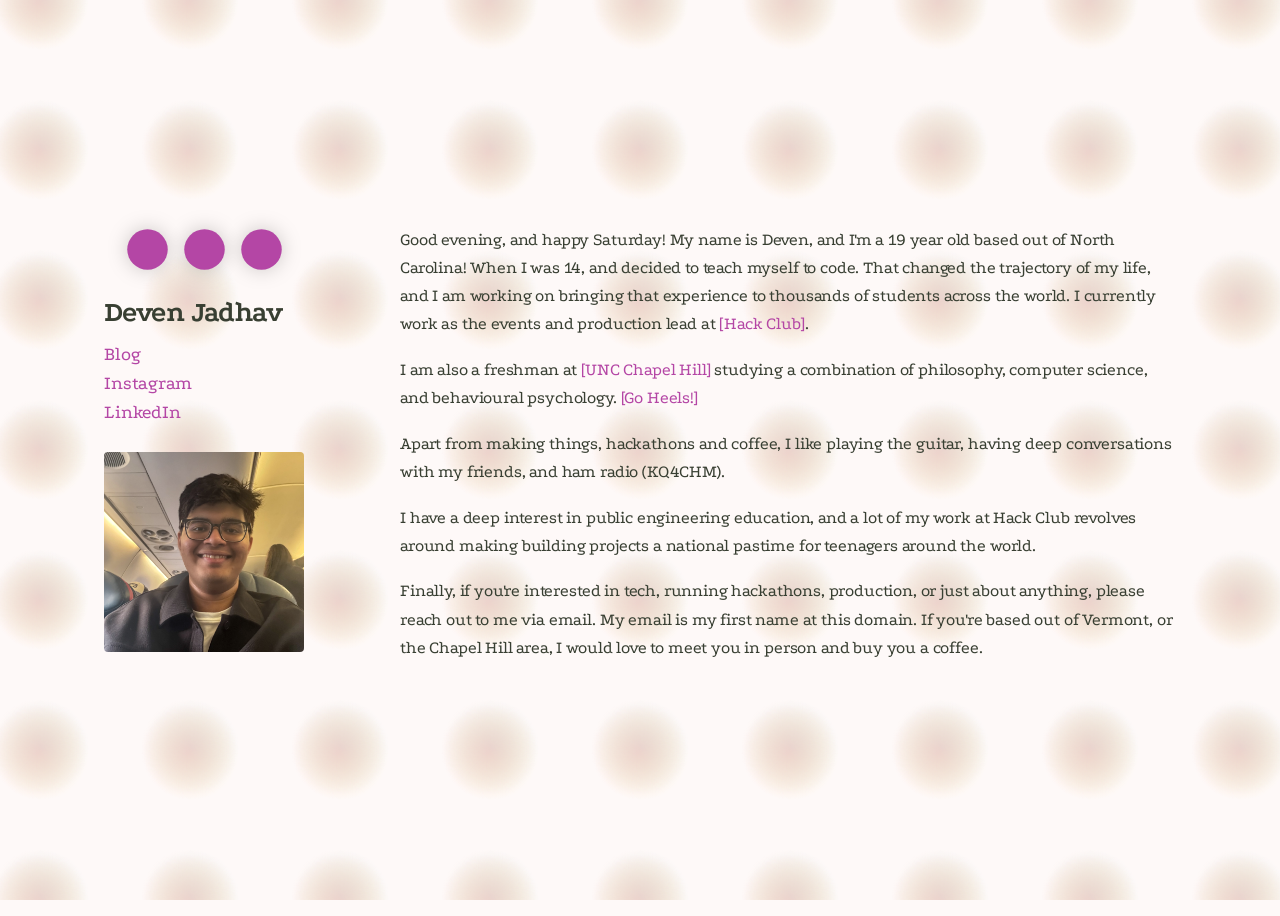
==== index.html @ 3ae77447 "Fix mobile layout: align spheres horizontally and improve centering" ====
<!DOCTYPE html>
<html lang="en">
  <head>
    <meta charset="UTF-8" />
    <meta http-equiv="X-UA-Compatible" content="IE=edge" />
    <meta name="viewport" content="width=device-width, initial-scale=1.0" />
    <link rel="stylesheet" href="style.css" />
    <link
      rel="stylesheet"
      href="https://fonts.googleapis.com/css2?family=Space+Grotesk:wght@300;400&family=Syne:wght@400;600&family=DM+Sans:opsz,wght@9..40,300;9..40,400&display=swap"
    />
    <link
      rel="stylesheet"
      href="https://fonts.googleapis.com/css2?family=Podkova:wght@400;500;600;700&display=swap"
    />

    <title>Deven Jadhav</title>
  </head>

  <body>
    <div class="container">
      <div class="column heading">
        <div class="sphere-container">
          <img
            src="/symbol.svg"
            alt="Deven Jadhav Symbol"
            class="sphere sphere-1"
          />
          <img
            src="/symbol.svg"
            alt="Deven Jadhav Symbol"
            class="sphere sphere-2"
          />
          <img
            src="/symbol.svg"
            alt="Deven Jadhav Symbol"
            class="sphere sphere-3"
          />
        </div>

        <div>
          <h1>Deven Jadhav</h1>
          <h1><a href="blogs.html">Blog</a></h1>
          <h1><a href="https://www.instagram.com/devenjadhav9/">Instagram</a></h1>
          <h1><a href="https://www.linkedin.com/in/jadhavdeven/">LinkedIn</a></h1>
        </div>

        <div class="profile-image">
          <img src="profile.jpg" alt="Deven Jadhav" />
        </div>
      </div>

      <div class="column content">
        <p>
          <script>
            const currentHour = new Date().getHours();
            const currentDay = new Date().getDay();
            const days = ['Sunday', 'Monday', 'Tuesday', 'Wednesday', 'Thursday', 'Friday', 'Saturday'];
            let timeGreeting;
            
            if (currentHour < 12) {
              timeGreeting = "Good morning";
            } else if (currentHour < 17) {
              timeGreeting = "Good afternoon";
            } else {
              timeGreeting = "Good evening";
            }
            
            document.write(`${timeGreeting}, and happy ${days[currentDay]}!`);
          </script>
          
          My name is Deven, and I'm a 19 year old based out of North Carolina! When I was 14, and decided to teach myself to code. That changed the trajectory of my life, and I am working on bringing that experience to thousands of students across the world. I currently work as the events and production lead at <a href="https://hackclub.com">[Hack Club]</a>.
        </p>

        I am also a freshman at
        <a href="https://unc.edu">[UNC Chapel Hill]</a> studying a combination
        of philosophy, computer science, and behavioural psychology. <span id="goheels" class="theme-trigger">[Go Heels!]</span>

        <p>
          Apart from making things, hackathons and coffee, I like playing the guitar,
          having deep conversations with my friends, and ham radio (KQ4CHM).
        </p>

        <p>
          I have a deep interest in public engineering education, and a lot of my work at Hack Club revolves around making building projects a national pastime for teenagers around the world.
        </p>

        <p>
          Finally, if you're interested in tech, running hackathons, production,
          or just about anything, please reach out to me via email.
          My email is my first name at this domain. If you're based out of
          Vermont, or the Chapel Hill area, I would love to meet you in person
          and buy you a coffee.
        </p>
      </div>
    </div>
    <script src="app.js"></script>
  </body>
</html>
---- style.css ----
/* Add theme variables at the top */
:root {
  --primary-color: #B446A5;
  --background-color: #fef9f8;
  --text-color: #383f32;
  --link-hover-bg: #B446A5;
  --link-hover-color: white;
  --gradient-color-1: rgba(255, 182, 193, 0.4);  /* Light pink */
  --gradient-color-2: rgba(173, 216, 230, 0.4);  /* Light blue */
  --gradient-color-3: rgba(255, 218, 185, 0.4);  /* Light orange */
  --gradient-color-4: rgba(255, 255, 153, 0.4);  /* Light yellow */
  
  /* Font options - uncomment one to switch */
  --main-font: 'Podkova', serif;
}

/* Carolina Blue theme */
[data-theme="carolina"] {
  --primary-color: #4B9CD3;
  --background-color: #fff;
  --text-color: #13294B;
  --link-hover-bg: #4B9CD3;
  --link-hover-color: white;
  --gradient-color-1: rgba(75, 156, 211, 0.15);
  --gradient-color-2: rgba(19, 41, 75, 0.15);
  --gradient-color-3: rgba(75, 156, 211, 0.1);
}

.container {
  display: flex;
  justify-content: flex-start;
  min-height: 100vh;
  max-width: 1200px;
  margin: 0 auto;
  padding: 0 2rem;
}

.column {
  flex: 0 1 auto;
}

.heading {
  padding-left: 4rem;
  padding-top: 195px;
  width: 200px;
}

.heading > div {
  margin-top: 1.5rem;
}

.heading img {
  margin-bottom: 0.5rem;
  margin-top: 5px;
}

.heading h1:first-of-type {
  font-weight: 700;
  letter-spacing: -0.02em;
  margin-bottom: 1rem;
  font-size: 1.8rem;
}

.heading h1 {
  margin: 0.5rem 0;
  font-size: 1.2rem;
  font-weight: 400;
}

#devTitle {
  display: inline-block; /* Ensures padding works properly */
}

.devTitle {
  padding-top: 0px; /* Moves  just the text inside the heading */
  display: inline-block; /* Ensures padding works properly */
}

.content {
  flex: 1;
  padding-right: 4rem;
  padding-left: 6rem;
  padding-top: 200px;
  font-size: 1.1rem;
  text-align: left;
  line-height: 1.6;
  max-width: 800px;
  font-weight: 300;
}

@media (max-width: 1024px) {
  .content {
    padding-right: 2rem;
    padding-left: 4rem;
  }
  .heading {
    padding-left: 2rem;
  }
}

@media (max-width: 768px) {
  .container {
    flex-direction: column;
    padding: 0 1rem;
    align-items: center;
  }

  .heading {
    padding: 2rem 1rem;
    width: 100%;
    max-width: 500px;
    display: flex;
    flex-direction: column;
    align-items: center;
    text-align: center;
  }

  .sphere-container {
    display: flex;
    flex-direction: row !important;
    justify-content: center;
    gap: 12px;
    margin-bottom: 2rem;
  }

  .heading img.sphere {
    margin: 0;
    width: 45px;
    display: inline-block;
  }

  .heading > div {
    width: 100%;
    display: flex;
    flex-direction: column;
    align-items: center;
  }

  .heading h1 {
    margin: 0.3rem 0;
    font-size: 1.1rem;
    text-align: center;
    width: 100%;
  }

  .content {
    padding: 1rem;
    font-size: 1rem;
    line-height: 1.5;
    max-width: 500px;
    text-align: left;
  }

  .profile-image {
    width: 100%;
    display: flex;
    justify-content: center;
  }

  .profile-image img {
    margin: 0 auto;
  }
}

body {
  font-family: var(--main-font);
  background-color: var(--background-color);
  color: var(--text-color);
  letter-spacing: -0.01em;
  position: relative;
  overflow-x: hidden;
  min-height: 100vh;
  transition: all 0.3s ease;
  font-weight: 300;
}

body::before {
  content: "";
  position: fixed;
  top: 0;
  left: 0;
  width: 100%;
  height: 100%;
  background-color: var(--background-color);
  background-image: 
    radial-gradient(circle at 50% 50%, var(--gradient-color-1) 0%, transparent 45%),
    radial-gradient(circle at 50% 50%, var(--gradient-color-2) 0%, transparent 45%),
    radial-gradient(circle at 50% 50%, var(--gradient-color-3) 0%, transparent 45%),
    radial-gradient(circle at 50% 50%, var(--gradient-color-4) 0%, transparent 45%);
  background-size: 150px 150px, 150px 150px, 150px 150px, 150px 150px;
  background-position: 
    calc(50% + (var(--mouse-x, 0) - 50) * 0.4%) calc(50% + (var(--mouse-y, 0) - 50) * -0.3%),
    calc(50% + (var(--mouse-x, 0) - 50) * -0.5%) calc(50% + (var(--mouse-y, 0) - 50) * 0.4%),
    calc(50% + (var(--mouse-x, 0) - 50) * 0.3%) calc(50% + (var(--mouse-y, 0) - 50) * 0.5%),
    calc(50% + (var(--mouse-x, 0) - 50) * -0.4%) calc(50% + (var(--mouse-y, 0) - 50) * -0.4%);
  opacity: 1;
  z-index: -1;
  transition: all 0.3s ease;
}

@keyframes gradientShift {
  0% {
    transform: scale(1);
  }
  50% {
    transform: scale(1.1);
  }
  100% {
    transform: scale(1);
  }
}

::selection {
  color: #383f32;
  background: #fbc5c5;
}

@font-face {
  font-family: "apple_garamondregular";
  src: url("/font/applegaramond-webfont.woff2") format("woff2"),
    url("/font/applegaramond-webfont.woff") format("woff");
  font-weight: normal;
  font-style: normal;
}

a {
  color: var(--primary-color);
  text-decoration: none;
  padding: 0 0.15rem;
  margin: 0 -0.15rem;
  transition: all 0.3s ease;
  background-color: transparent;
}

a:hover {
  color: var(--link-hover-color);
  background-color: var(--link-hover-bg);
}

.theme-trigger {
  cursor: pointer;
  color: var(--primary-color);
  padding: 0 0.15rem;
  margin: 0 -0.15rem;
  transition: all 0.3s ease;
  background-color: transparent;
}

.theme-trigger:hover {
  color: var(--link-hover-color);
  background-color: var(--link-hover-bg);
}

.sphere {
  width: 45px;
  margin-right: 8px;
  transition: all 0.5s ease;
  filter: drop-shadow(0 0 10px rgba(0, 0, 0, 0.2));
}

.sphere-1 {
  animation: colorChange1 12s infinite;
}

.sphere-2 {
  animation: colorChange2 15s infinite;
  animation-delay: 3s;
}

.sphere-3 {
  animation: colorChange3 18s infinite;
  animation-delay: 6s;
  margin-right: 0;
}

@keyframes colorChange1 {
  0% { filter: hue-rotate(0deg) brightness(1.2); }
  25% { filter: hue-rotate(90deg) brightness(1.3); }
  50% { filter: hue-rotate(180deg) brightness(1.2); }
  75% { filter: hue-rotate(270deg) brightness(1.3); }
  100% { filter: hue-rotate(360deg) brightness(1.2); }
}

@keyframes colorChange2 {
  0% { filter: hue-rotate(120deg) brightness(1.3); }
  33% { filter: hue-rotate(240deg) brightness(1.2); }
  66% { filter: hue-rotate(360deg) brightness(1.3); }
  100% { filter: hue-rotate(480deg) brightness(1.2); }
}

@keyframes colorChange3 {
  0% { filter: hue-rotate(240deg) brightness(1.2); }
  20% { filter: hue-rotate(300deg) brightness(1.3); }
  40% { filter: hue-rotate(360deg) brightness(1.2); }
  60% { filter: hue-rotate(420deg) brightness(1.3); }
  80% { filter: hue-rotate(480deg) brightness(1.2); }
  100% { filter: hue-rotate(540deg) brightness(1.3); }
}

.profile-image {
  margin-top: 4rem;
  width: 100%;
}

.profile-image img {
  width: 100%;
  max-width: 200px;
  height: 200px;
  object-fit: cover;
  object-position: center;
  border-radius: 4px;
  filter: grayscale(0.2) contrast(1.1);
}

.sphere-container {
  display: flex;
  flex-direction: row !important;
  justify-content: center;
  align-items: center;
  gap: 12px;
  margin-bottom: 1.5rem;
  width: 100%;
}

.heading img.sphere {
  margin: 0;
  width: 45px;
  display: inline-block;
}
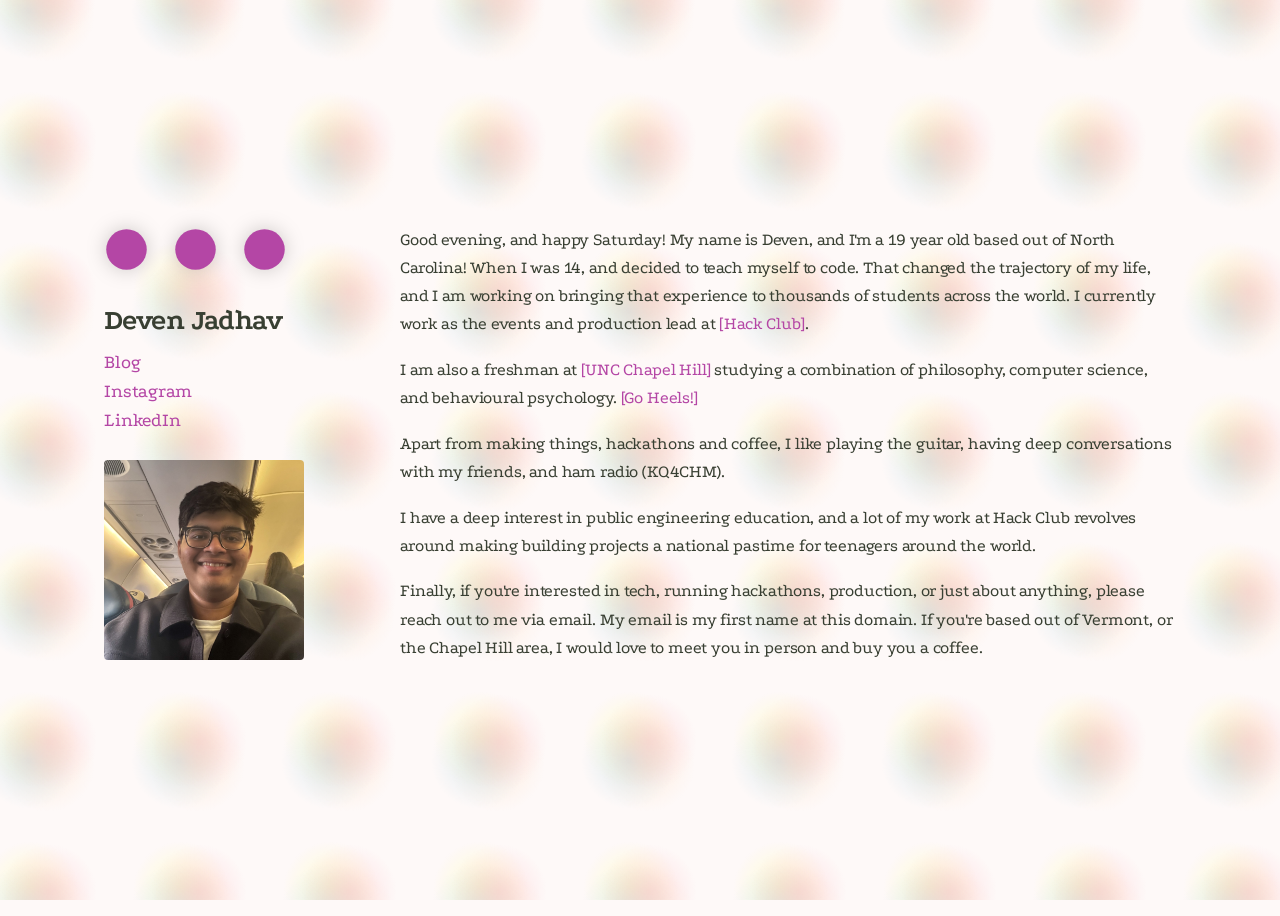
==== commit 8c149ccb: "Add favicon to all HTML pages" ====
--- a/index.html
+++ b/index.html
@@ -4,6 +4,7 @@
     <meta charset="UTF-8" />
     <meta http-equiv="X-UA-Compatible" content="IE=edge" />
     <meta name="viewport" content="width=device-width, initial-scale=1.0" />
+    <link rel="icon" type="image/svg+xml" href="/symbol.svg">
     <link rel="stylesheet" href="style.css" />
     <link
       rel="stylesheet"
--- a/style.css
+++ b/style.css
@@ -116,17 +116,19 @@
   }
 
   .sphere-container {
-    display: flex;
+    width: 100%;
+    display: flex !important;
     flex-direction: row !important;
-    justify-content: center;
-    gap: 12px;
-    margin-bottom: 2rem;
-  }
-
-  .heading img.sphere {
-    margin: 0;
-    width: 45px;
-    display: inline-block;
+    flex-wrap: nowrap !important;
+    justify-content: center !important;
+    align-items: center !important;
+    gap: 12px !important;
+  }
+
+  .sphere {
+    display: inline-block !important;
+    width: 45px !important;
+    margin: 0 !important;
   }
 
   .heading > div {
@@ -251,9 +253,19 @@
   background-color: var(--link-hover-bg);
 }
 
+.sphere-container {
+  display: flex;
+  flex-direction: row;
+  flex-wrap: nowrap;
+  justify-content: flex-start;
+  align-items: center;
+  gap: 24px;
+  margin-bottom: 2rem;
+}
+
 .sphere {
+  display: inline-block;
   width: 45px;
-  margin-right: 8px;
   transition: all 0.5s ease;
   filter: drop-shadow(0 0 10px rgba(0, 0, 0, 0.2));
 }
@@ -312,16 +324,6 @@
   filter: grayscale(0.2) contrast(1.1);
 }
 
-.sphere-container {
-  display: flex;
-  flex-direction: row !important;
-  justify-content: center;
-  align-items: center;
-  gap: 12px;
-  margin-bottom: 1.5rem;
-  width: 100%;
-}
-
 .heading img.sphere {
   margin: 0;
   width: 45px;
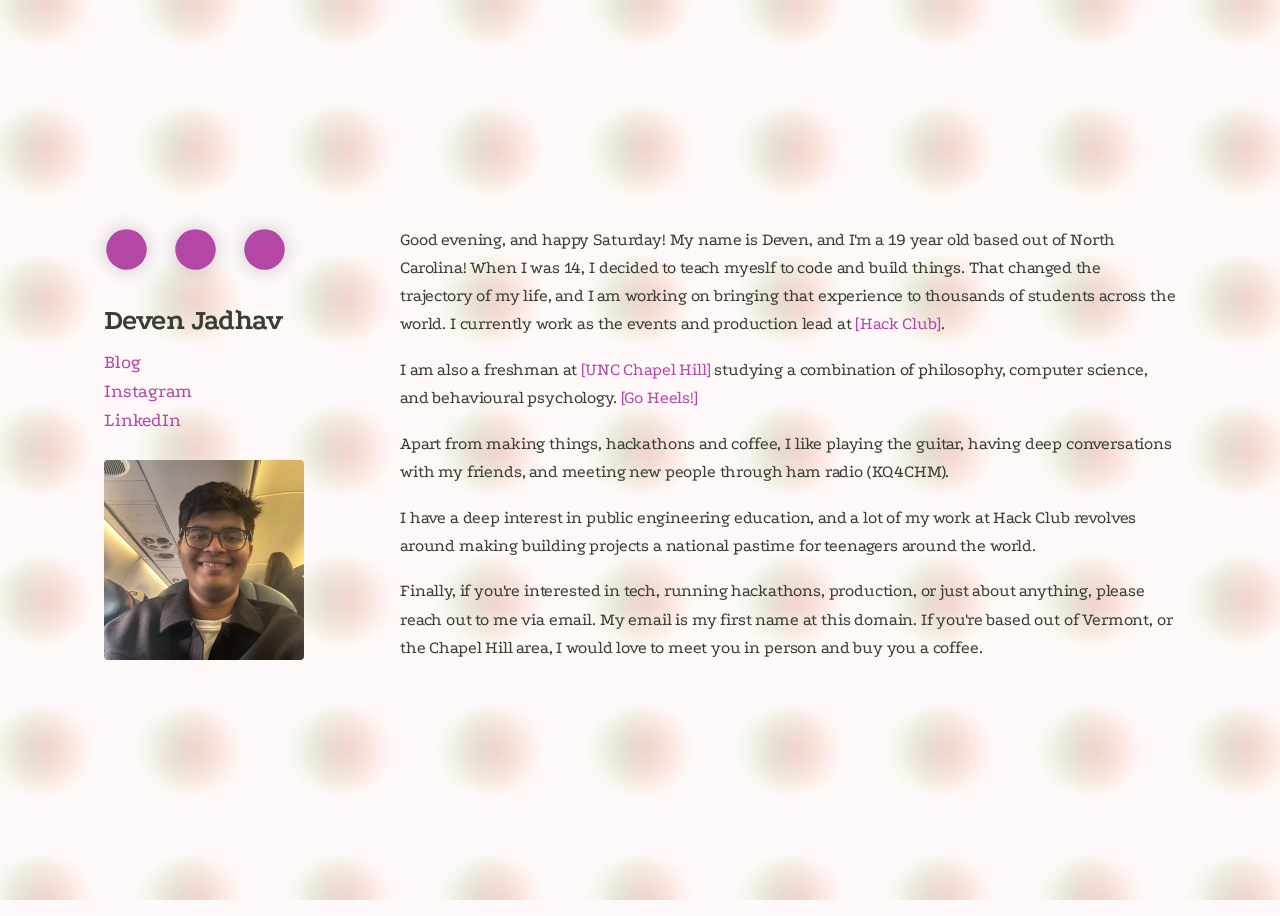
==== commit 151ce124: "Fixed typos" ====
--- a/index.html
+++ b/index.html
@@ -70,7 +70,7 @@
             document.write(`${timeGreeting}, and happy ${days[currentDay]}!`);
           </script>
           
-          My name is Deven, and I'm a 19 year old based out of North Carolina! When I was 14, and decided to teach myself to code. That changed the trajectory of my life, and I am working on bringing that experience to thousands of students across the world. I currently work as the events and production lead at <a href="https://hackclub.com">[Hack Club]</a>.
+          My name is Deven, and I'm a 19 year old based out of North Carolina! When I was 14, I decided to teach myeslf to code and build things. That changed the trajectory of my life, and I am working on bringing that experience to thousands of students across the world. I currently work as the events and production lead at <a href="https://hackclub.com">[Hack Club]</a>.
         </p>
 
         I am also a freshman at
@@ -79,7 +79,7 @@
 
         <p>
           Apart from making things, hackathons and coffee, I like playing the guitar,
-          having deep conversations with my friends, and ham radio (KQ4CHM).
+          having deep conversations with my friends, and meeting new people through ham radio (KQ4CHM).
         </p>
 
         <p>
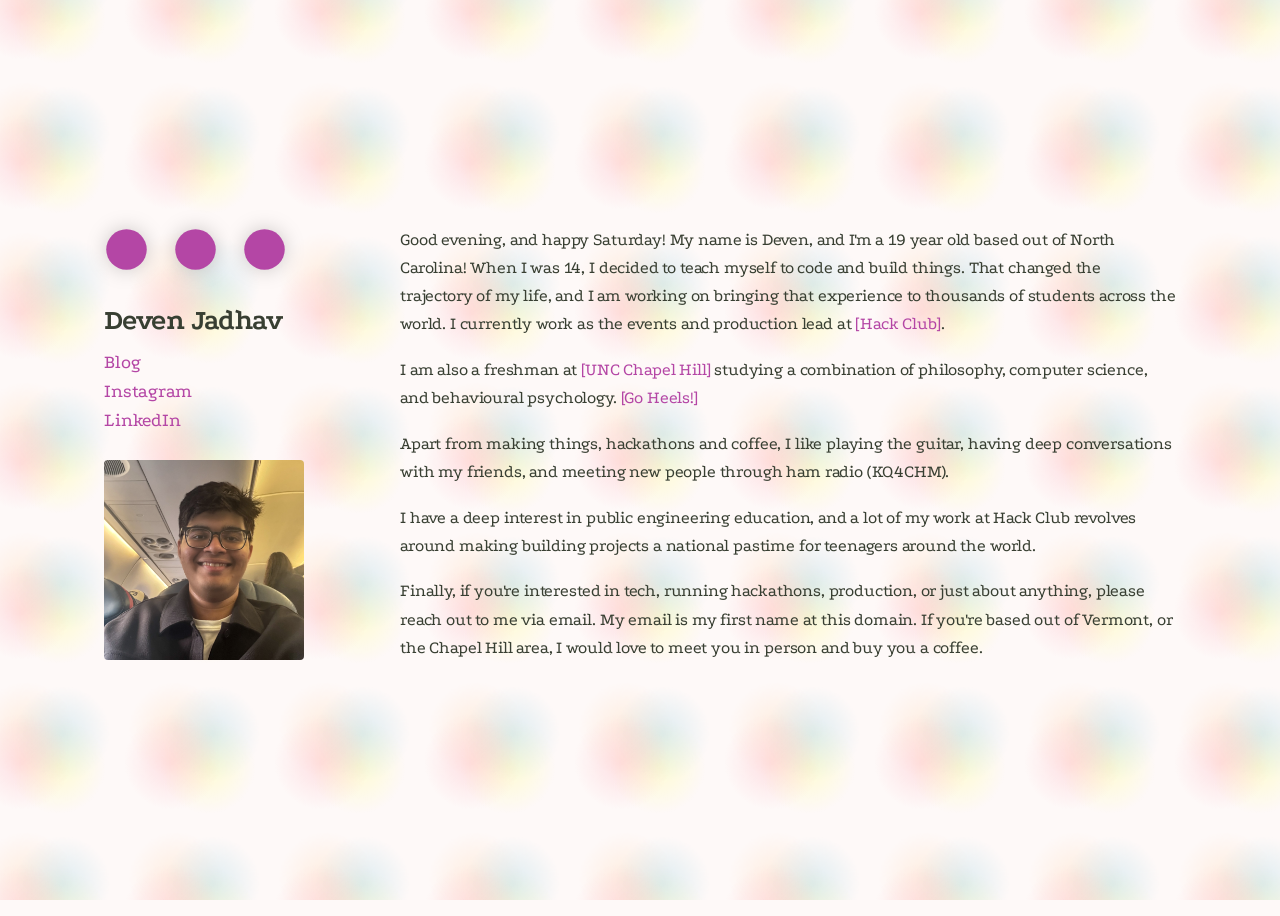
==== commit 4dcb0bc4: "Fixed some more typos" ====
--- a/index.html
+++ b/index.html
@@ -70,7 +70,7 @@
             document.write(`${timeGreeting}, and happy ${days[currentDay]}!`);
           </script>
           
-          My name is Deven, and I'm a 19 year old based out of North Carolina! When I was 14, I decided to teach myeslf to code and build things. That changed the trajectory of my life, and I am working on bringing that experience to thousands of students across the world. I currently work as the events and production lead at <a href="https://hackclub.com">[Hack Club]</a>.
+          My name is Deven, and I'm a 19 year old based out of North Carolina! When I was 14, I decided to teach myself to code and build things. That changed the trajectory of my life, and I am working on bringing that experience to thousands of students across the world. I currently work as the events and production lead at <a href="https://hackclub.com">[Hack Club]</a>.
         </p>
 
         I am also a freshman at
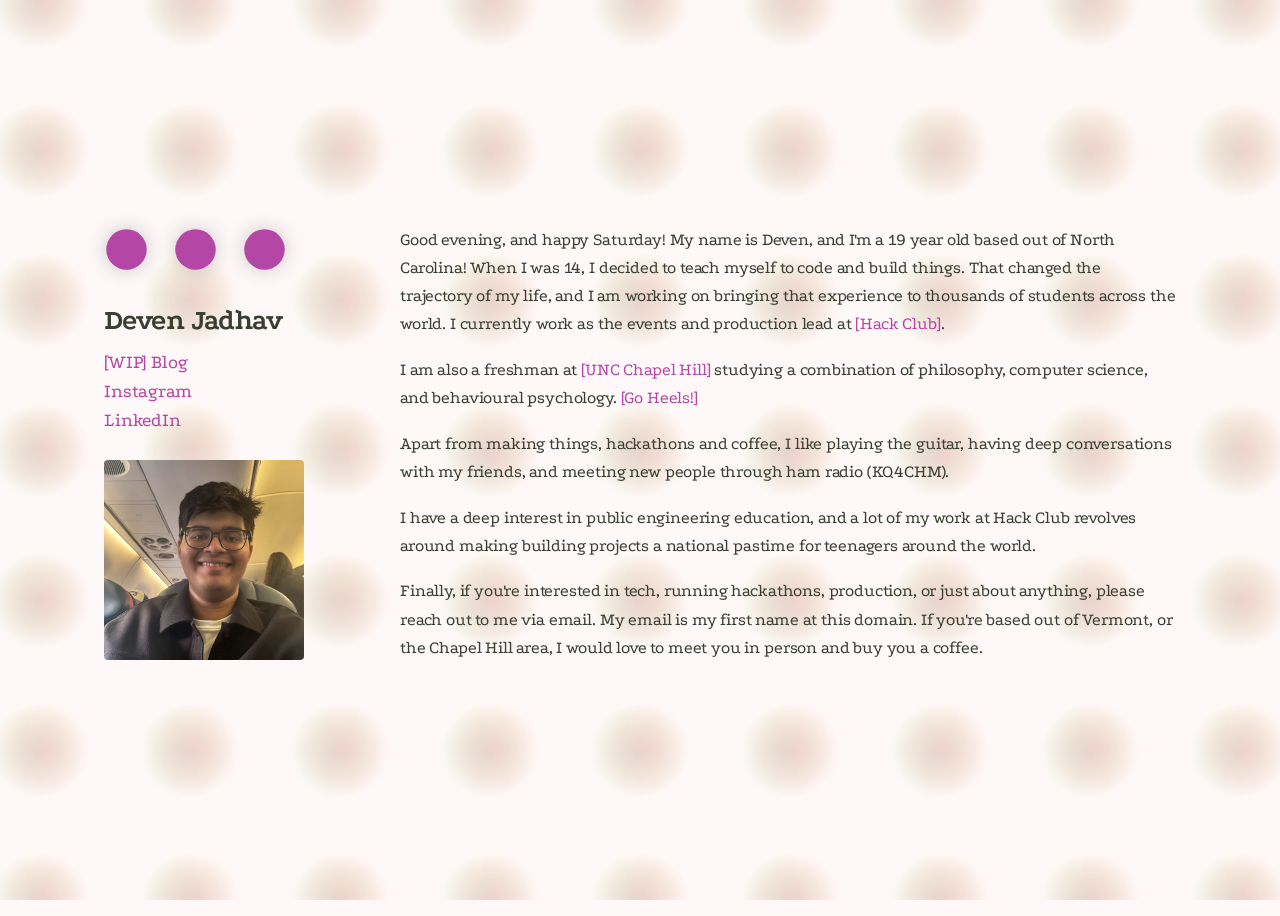
==== commit 50580b96: "Added WIP to Blog" ====
--- a/index.html
+++ b/index.html
@@ -41,7 +41,7 @@
 
         <div>
           <h1>Deven Jadhav</h1>
-          <h1><a href="blogs.html">Blog</a></h1>
+          <h1><a href="blogs.html">[WIP] Blog</a></h1>
           <h1><a href="https://www.instagram.com/devenjadhav9/">Instagram</a></h1>
           <h1><a href="https://www.linkedin.com/in/jadhavdeven/">LinkedIn</a></h1>
         </div>
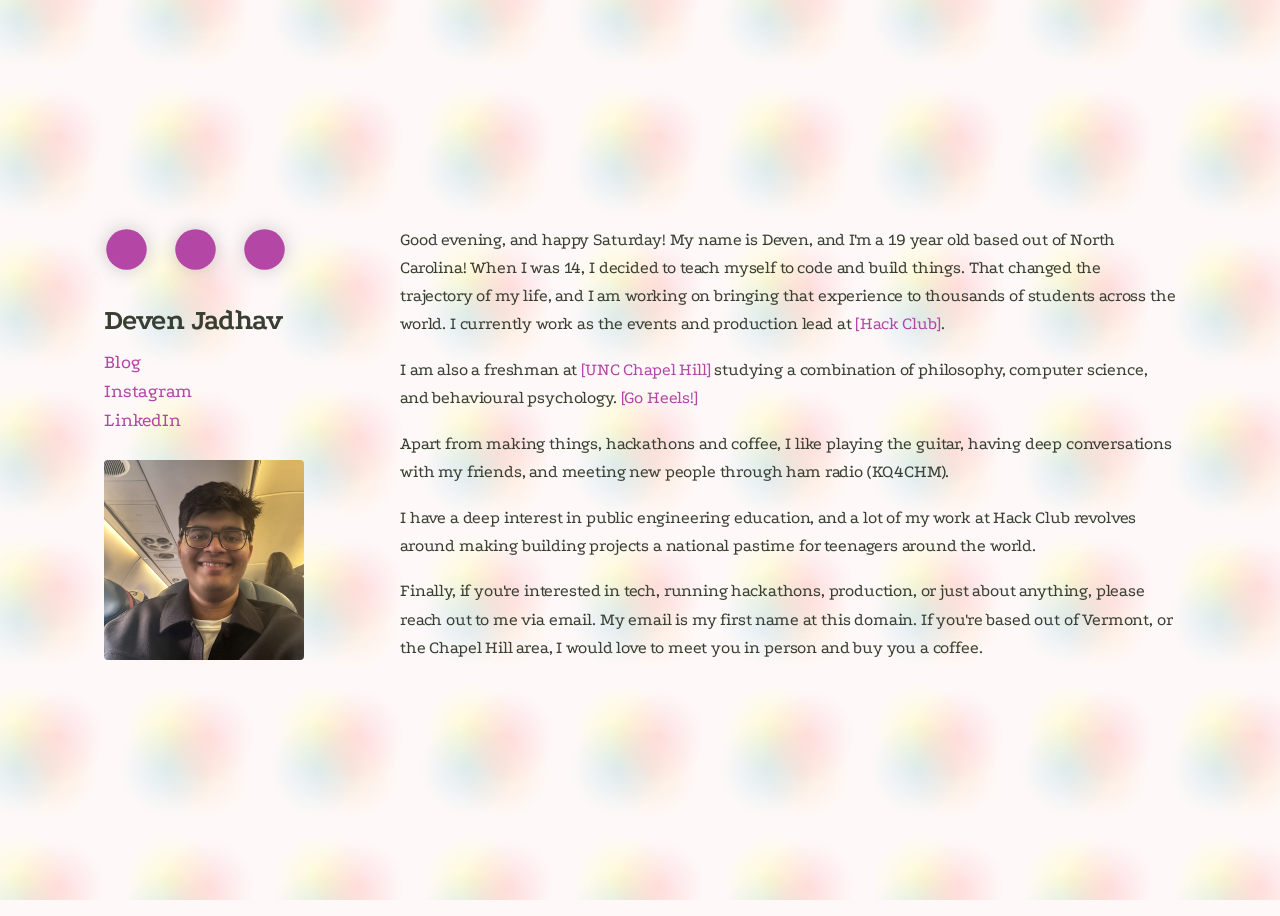
==== commit aed30b5b: "updated blog links" ====
--- a/index.html
+++ b/index.html
@@ -41,7 +41,7 @@
 
         <div>
           <h1>Deven Jadhav</h1>
-          <h1><a href="blogs.html">[WIP] Blog</a></h1>
+          <h1><a href="https://notes.deven.dev">Blog</a></h1>
           <h1><a href="https://www.instagram.com/devenjadhav9/">Instagram</a></h1>
           <h1><a href="https://www.linkedin.com/in/jadhavdeven/">LinkedIn</a></h1>
         </div>
--- a/style.css
+++ b/style.css
@@ -329,3 +329,309 @@
   width: 45px;
   display: inline-block;
 }
+
+/* Blog styles */
+.blog-post-preview {
+  margin-bottom: 3rem;
+  padding-bottom: 2rem;
+  border-bottom: 1px solid rgba(180, 70, 165, 0.1);
+  transition: all 0.3s ease;
+}
+
+.blog-post-preview:last-child {
+  border-bottom: none;
+}
+
+.blog-post-preview:hover {
+  transform: translateY(-2px);
+}
+
+.post-date {
+  font-size: 0.9rem;
+  color: rgba(56, 63, 50, 0.6);
+  margin-bottom: 0.5rem;
+  letter-spacing: 0.02em;
+}
+
+.post-title {
+  font-size: 1.8rem;
+  font-weight: 600;
+  margin: 0.5rem 0 1rem 0;
+  line-height: 1.3;
+}
+
+.post-title a {
+  color: var(--text-color);
+  text-decoration: none;
+  transition: all 0.3s ease;
+}
+
+.post-title a:hover {
+  color: var(--primary-color);
+  background: none;
+}
+
+.post-excerpt {
+  margin-bottom: 1rem;
+  line-height: 1.6;
+  opacity: 0.8;
+}
+
+.post-tags {
+  display: flex;
+  flex-wrap: wrap;
+  gap: 0.5rem;
+}
+
+.tag {
+  font-size: 0.8rem;
+  padding: 0.3rem 0.8rem;
+  background: rgba(180, 70, 165, 0.1);
+  color: var(--primary-color);
+  border-radius: 20px;
+  transition: all 0.3s ease;
+}
+
+.tag:hover {
+  background: var(--primary-color);
+  color: white;
+}
+
+/* Individual blog post styles - left sidebar layout */
+.blog-post-with-sidebar {
+  min-height: 100vh;
+  display: flex;
+  max-width: 1200px;
+  margin: 0 auto;
+  padding: 0 2rem;
+}
+
+.blog-sidebar {
+  width: 200px;
+  padding: 195px 0 2rem 2rem;
+  display: flex;
+  flex-direction: column;
+  flex-shrink: 0;
+}
+
+.sidebar-links {
+  margin-top: 1.5rem;
+}
+
+.sidebar-links h1 {
+  margin: 0.5rem 0;
+  font-size: 1.2rem;
+  font-weight: 400;
+}
+
+.blog-main-content {
+  flex: 1;
+  display: flex;
+  justify-content: center;
+  align-items: flex-start;
+  padding: 4rem 0 4rem 6rem;
+  max-width: 800px;
+}
+
+.blog-post-glass {
+  background: linear-gradient(135deg, 
+    rgba(254, 249, 248, 0.4) 0%,
+    rgba(254, 249, 248, 0.2) 50%,
+    rgba(254, 249, 248, 0.3) 100%);
+  backdrop-filter: blur(20px) saturate(180%);
+  -webkit-backdrop-filter: blur(20px) saturate(180%);
+  border: 1px solid rgba(255, 255, 255, 0.18);
+  border-radius: 20px;
+  padding: 3rem;
+  margin-top: 2rem;
+  box-shadow: 
+    0 8px 32px rgba(0, 0, 0, 0.02),
+    0 2px 16px rgba(0, 0, 0, 0.03),
+    inset 0 1px 0 rgba(255, 255, 255, 0.1);
+}
+
+[data-theme="carolina"] .blog-post-glass {
+  background: linear-gradient(135deg, 
+    rgba(255, 255, 255, 0.4) 0%,
+    rgba(255, 255, 255, 0.2) 50%,
+    rgba(255, 255, 255, 0.3) 100%);
+  border: 1px solid rgba(255, 255, 255, 0.2);
+}
+
+.blog-post-header {
+  margin-bottom: 3rem;
+  text-align: left;
+}
+
+.blog-post-title {
+  font-size: 2.5rem;
+  font-weight: 600;
+  margin: 1rem 0;
+  line-height: 1.2;
+  color: var(--text-color);
+  text-shadow: 0 1px 2px rgba(255, 255, 255, 0.8);
+}
+
+.blog-post-meta {
+  display: flex;
+  flex-wrap: wrap;
+  align-items: center;
+  gap: 1rem;
+  margin-bottom: 2rem;
+  font-size: 0.95rem;
+  color: rgba(56, 63, 50, 0.7);
+}
+
+.blog-post-content {
+  line-height: 1.7;
+  font-size: 1.1rem;
+  text-shadow: 0 1px 2px rgba(255, 255, 255, 0.8);
+}
+
+.blog-post-content h1,
+.blog-post-content h2,
+.blog-post-content h3,
+.blog-post-content h4,
+.blog-post-content h5,
+.blog-post-content h6 {
+  margin: 2rem 0 1rem 0;
+  font-weight: 600;
+  color: var(--text-color);
+}
+
+.blog-post-content h2 {
+  font-size: 1.8rem;
+  border-bottom: 2px solid rgba(180, 70, 165, 0.1);
+  padding-bottom: 0.5rem;
+}
+
+.blog-post-content h3 {
+  font-size: 1.4rem;
+}
+
+.blog-post-content p {
+  margin-bottom: 1.5rem;
+}
+
+.blog-post-content blockquote {
+  border-left: 4px solid var(--primary-color);
+  padding-left: 1.5rem;
+  margin: 2rem 0;
+  font-style: italic;
+  opacity: 0.9;
+  background: rgba(180, 70, 165, 0.03);
+  padding: 1rem 0 1rem 1.5rem;
+}
+
+.blog-post-content code {
+  background: rgba(180, 70, 165, 0.1);
+  padding: 0.2rem 0.4rem;
+  border-radius: 4px;
+  font-family: 'Monaco', 'Menlo', monospace;
+  font-size: 0.9em;
+}
+
+.blog-post-content pre {
+  background: rgba(56, 63, 50, 0.05);
+  padding: 1.5rem;
+  border-radius: 8px;
+  overflow-x: auto;
+  margin: 1.5rem 0;
+  border: 1px solid rgba(180, 70, 165, 0.1);
+}
+
+.blog-post-content pre code {
+  background: none;
+  padding: 0;
+}
+
+.blog-post-content ul,
+.blog-post-content ol {
+  padding-left: 2rem;
+  margin-bottom: 1.5rem;
+}
+
+.blog-post-content li {
+  margin-bottom: 0.5rem;
+  line-height: 1.6;
+}
+
+.blog-nav {
+  margin: 3rem 0;
+  padding-top: 2rem;
+  border-top: 1px solid rgba(180, 70, 165, 0.1);
+  display: flex;
+  justify-content: space-between;
+  align-items: center;
+}
+
+.back-to-blog {
+  color: var(--primary-color);
+  text-decoration: none;
+  transition: all 0.3s ease;
+}
+
+.back-to-blog:hover {
+  color: var(--link-hover-color);
+  background-color: var(--link-hover-bg);
+}
+
+@media (max-width: 768px) {
+  .blog-post-title {
+    font-size: 2rem;
+  }
+  
+  .post-title {
+    font-size: 1.5rem;
+  }
+  
+  .blog-post-content {
+    font-size: 1rem;
+  }
+  
+  .blog-post-meta {
+    flex-direction: column;
+    align-items: flex-start;
+    gap: 0.5rem;
+  }
+  
+  .blog-post-glass {
+    padding: 2rem 1.5rem;
+    margin-top: 1rem;
+    border-radius: 12px;
+  }
+  
+  .blog-post-with-sidebar {
+    flex-direction: column;
+    padding: 0 1rem;
+    align-items: center;
+  }
+  
+  .blog-sidebar {
+    width: 100%;
+    max-width: 500px;
+    padding: 2rem 1rem;
+    text-align: center;
+    align-items: center;
+  }
+  
+  .sidebar-links {
+    width: 100%;
+    display: flex;
+    flex-direction: column;
+    align-items: center;
+  }
+  
+  .sidebar-links h1 {
+    margin: 0.3rem 0;
+    font-size: 1.1rem;
+    text-align: center;
+    width: 100%;
+  }
+  
+  .blog-main-content {
+    padding: 1rem;
+    max-width: 500px;
+    width: 100%;
+  }
+}
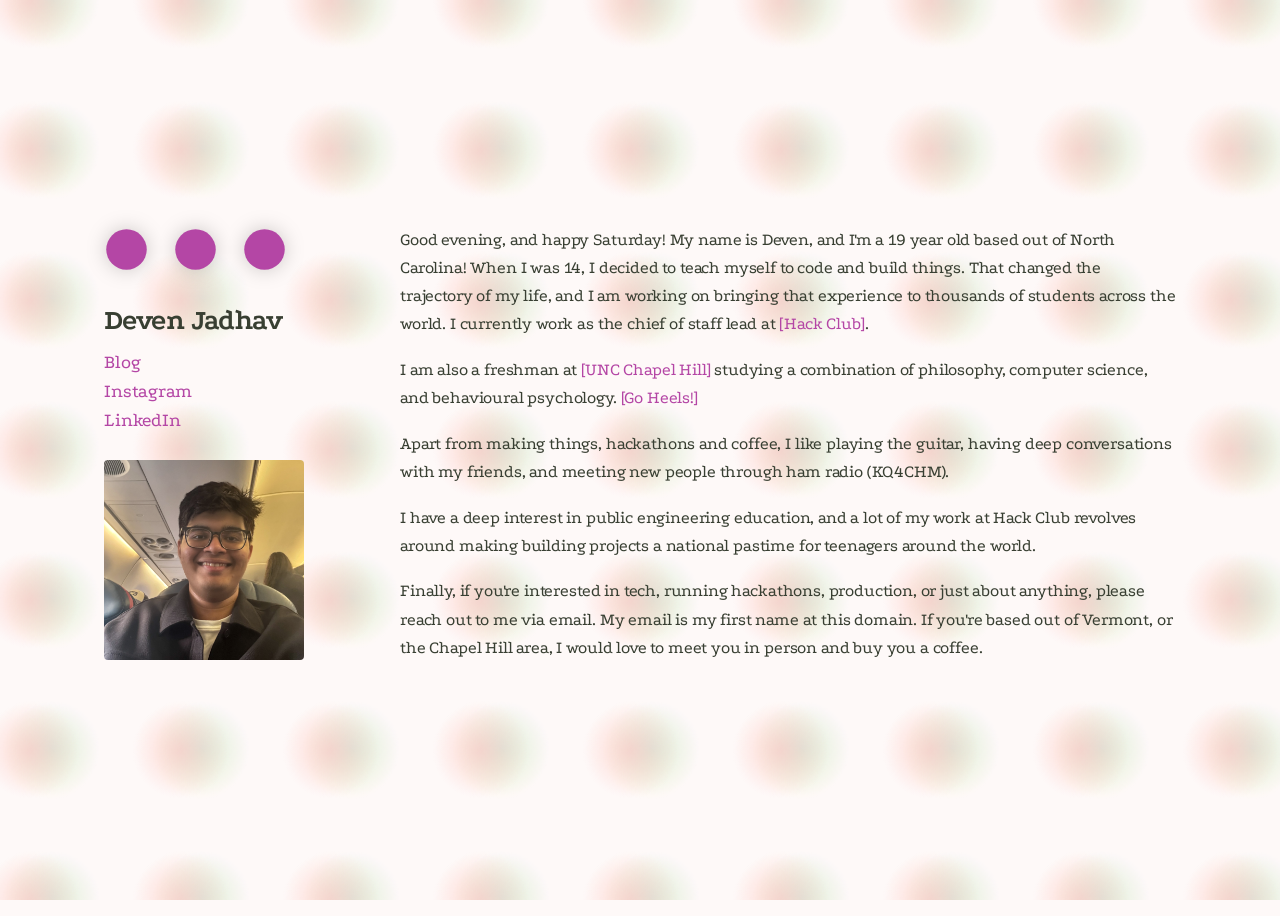
==== commit fcc88305: "Update job title from events lead to chief of staff lead" ====
--- a/index.html
+++ b/index.html
@@ -70,7 +70,7 @@
             document.write(`${timeGreeting}, and happy ${days[currentDay]}!`);
           </script>
           
-          My name is Deven, and I'm a 19 year old based out of North Carolina! When I was 14, I decided to teach myself to code and build things. That changed the trajectory of my life, and I am working on bringing that experience to thousands of students across the world. I currently work as the events and production lead at <a href="https://hackclub.com">[Hack Club]</a>.
+          My name is Deven, and I'm a 19 year old based out of North Carolina! When I was 14, I decided to teach myself to code and build things. That changed the trajectory of my life, and I am working on bringing that experience to thousands of students across the world. I currently work as the chief of staff lead at <a href="https://hackclub.com">[Hack Club]</a>.
         </p>
 
         I am also a freshman at
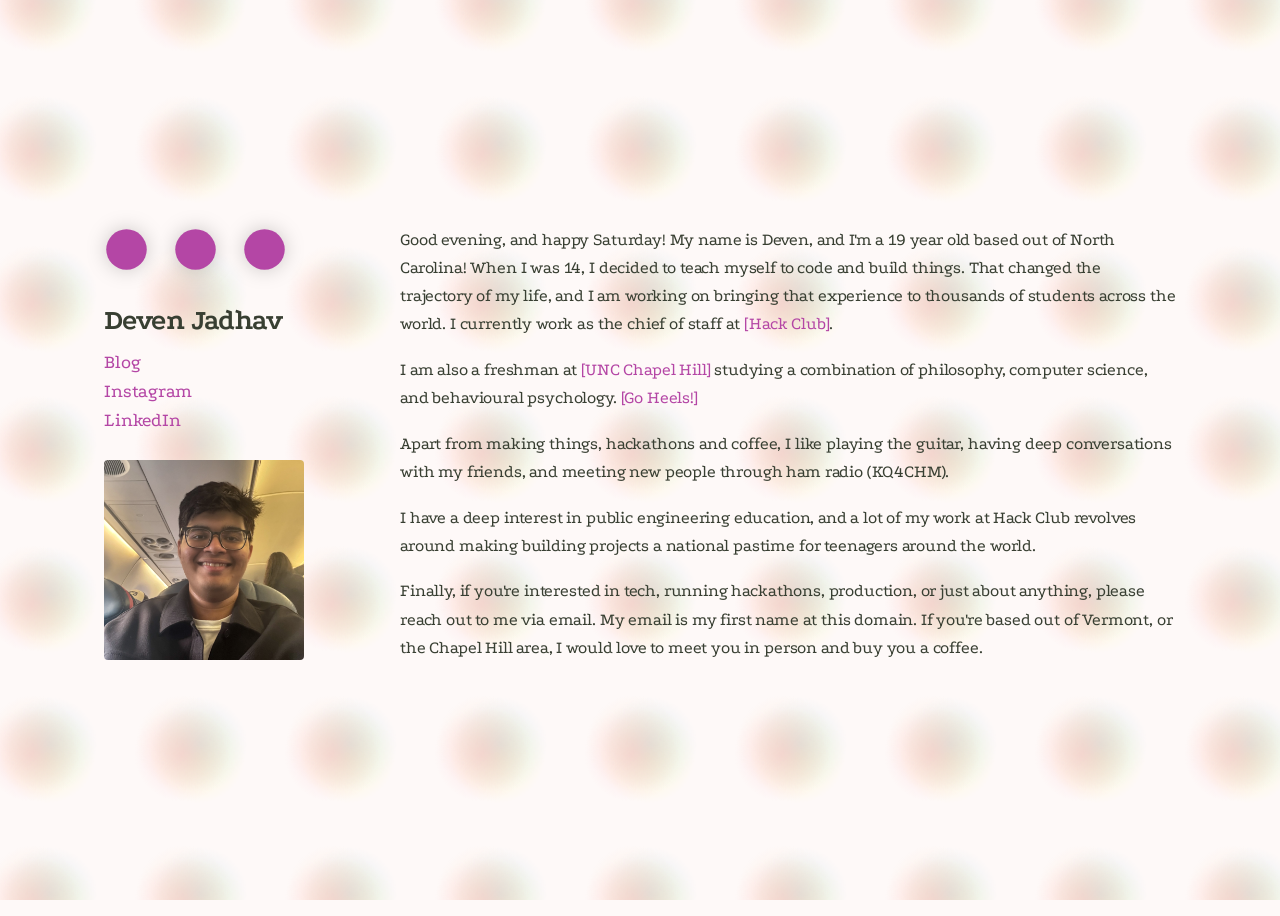
==== commit e11af20d: "An elephant is a mouse with an operating system" ====
--- a/index.html
+++ b/index.html
@@ -70,7 +70,7 @@
             document.write(`${timeGreeting}, and happy ${days[currentDay]}!`);
           </script>
           
-          My name is Deven, and I'm a 19 year old based out of North Carolina! When I was 14, I decided to teach myself to code and build things. That changed the trajectory of my life, and I am working on bringing that experience to thousands of students across the world. I currently work as the chief of staff lead at <a href="https://hackclub.com">[Hack Club]</a>.
+          My name is Deven, and I'm a 19 year old based out of North Carolina! When I was 14, I decided to teach myself to code and build things. That changed the trajectory of my life, and I am working on bringing that experience to thousands of students across the world. I currently work as the chief of staff at <a href="https://hackclub.com">[Hack Club]</a>.
         </p>
 
         I am also a freshman at
